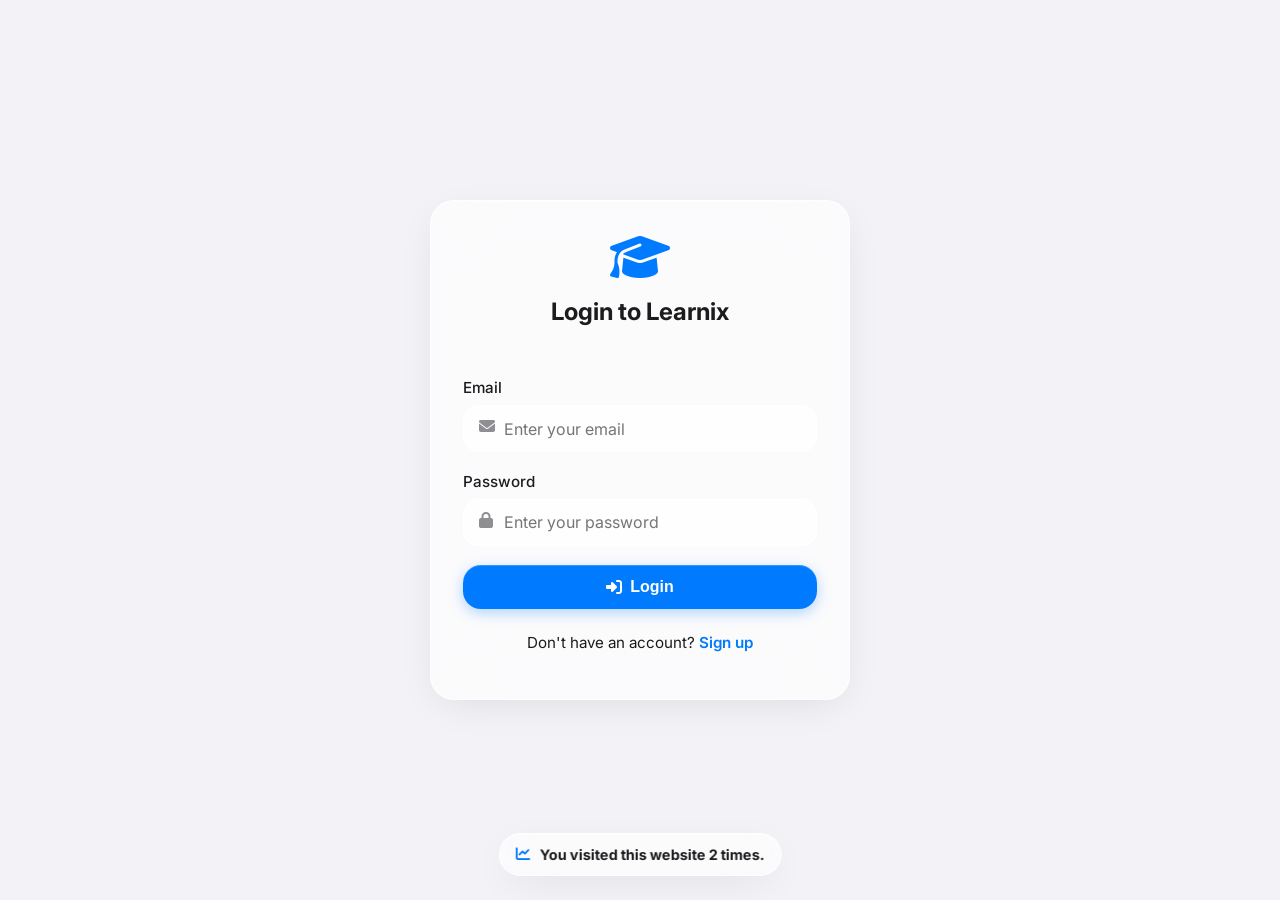
==== src/main/resources/static/calendar.html @ 20c6d2eb "Initial commit" ====
<!DOCTYPE html>
<html lang="en">
<head>
    <meta charset="UTF-8">
    <meta name="viewport" content="width=device-width, initial-scale=1.0">
    <title>Calendar - Learnix</title>
    <link rel="stylesheet" href="css/style.css">
    <link rel="stylesheet" href="https://cdnjs.cloudflare.com/ajax/libs/font-awesome/6.4.0/css/all.min.css">
</head>
<body>
    <aside class="sidebar glass">
        <h1><i class="fa-solid fa-graduation-cap"></i> Learnix</h1>
        <div class="nav-links">
            <span id="userNameDisplay">Welcome!</span>
            <a href="dashboard.html"><i class="fa-solid fa-chart-pie"></i> Dashboard</a>
            <a href="subjects.html"><i class="fa-solid fa-book"></i> Subjects</a>
            <a href="calendar.html" class="active"><i class="fa-solid fa-calendar-days"></i> Calendar</a>
            <a href="solo-study.html"><i class="fa-solid fa-headphones"></i> Solo Study Mode</a>
            <a href="#" id="profileBtn"><i class="fa-solid fa-user-circle"></i> Profile</a>
            
            <div class="theme-toggle-container">
                <span id="themeLabel" class="theme-toggle-label"><i class="fa-solid fa-sun"></i> Light Mode</span>
                <label class="ios-switch">
                    <input type="checkbox" id="themeToggle">
                    <span class="slider"></span>
                </label>
            </div>
        </div>
    </aside>

    <main class="main-content">
        <div class="container fade-in">
            <h2 style="margin-bottom: 2rem;"><i class="fa-solid fa-calendar-days"></i> My Schedule</h2>
            
            <div class="grid" style="grid-template-columns: repeat(auto-fit, minmax(300px, 1fr)); gap: 1.5rem; align-items: start;">
                <div class="card glass slide-up-fade-in" style="margin-bottom: 0; flex: 2; min-width: 60%;">
                    <div class="calendar-header">
                    <button id="prevMonthBtn"><i class="fa-solid fa-chevron-left"></i></button>
                    <h3 id="currentMonthYear" style="margin: 0; font-size: 1.5rem;">Month Year</h3>
                    <button id="nextMonthBtn"><i class="fa-solid fa-chevron-right"></i></button>
                </div>
                
                <div class="calendar-grid">
                    <div class="calendar-day-header">Sun</div>
                    <div class="calendar-day-header">Mon</div>
                    <div class="calendar-day-header">Tue</div>
                    <div class="calendar-day-header">Wed</div>
                    <div class="calendar-day-header">Thu</div>
                    <div class="calendar-day-header">Fri</div>
                    <div class="calendar-day-header">Sat</div>
                </div>
                <div class="calendar-grid" id="calendarDays">
                    <!-- Days will be generated by JS -->
                </div>
            </div>
            
            <div class="card glass slide-up-fade-in" style="animation-delay: 0.1s; flex: 1; min-width: 30%;">
                <h3 style="margin-top: 0;"><i class="fa-solid fa-bell" style="color: var(--warning-color);"></i> Upcoming Events</h3>
                <div id="upcomingEventsContainer" style="display: flex; flex-direction: column; gap: 10px; margin-top: 1rem;">
                    <p style="color: var(--text-secondary); font-size: 0.9rem;">Loading upcoming tasks...</p>
                </div>
            </div>
        </div>
        </div>
    </main>

    <!-- Modal for showing tasks on a clicked date -->
    <div class="modal-overlay" id="dateTasksModal">
        <div class="modal-content card glass">
            <div style="display: flex; justify-content: space-between; align-items: center; margin-bottom: 1rem;">
                <h3 id="modalDateTitle" style="margin: 0;">Tasks</h3>
                <button id="closeModalBtn" style="background: none; border: none; color: var(--text-color); font-size: 1.2rem; cursor: pointer;"><i class="fa-solid fa-xmark"></i></button>
            </div>
            <ul class="task-list" id="modalTaskList">
                <!-- Tasks will be populated here -->
            </ul>
            <div style="margin-top: 1.5rem; text-align: center;">
                <button id="modalAddTaskBtn" class="btn"><i class="fa-solid fa-plus"></i> Add Task for this date</button>
            </div>
        </div>
    </div>

    <script src="js/app.js"></script>
    <script>
        document.addEventListener('DOMContentLoaded', () => {
            if (typeof initCalendar === 'function') {
                initCalendar();
            }
        });
    </script>
    <!-- Profile Modal -->
    <div class="modal-overlay" id="profileModal">
        <div class="modal-content card glass">
            <div class="calendar-header" style="margin-bottom: 1rem;">
                <h3 style="margin: 0;">Profile</h3>
                <button class="btn" id="closeProfileBtn" style="padding: 0.2rem 0.5rem;"><i class="fa-solid fa-xmark"></i></button>
            </div>
            <div class="profile-header" style="text-align: center; margin-bottom: 1.5rem;">
                <div class="avatar-container" style="position: relative; display: inline-block;">
                    <img id="profileAvatarImg" src="" alt="Avatar" style="width: 80px; height: 80px; border-radius: 50%; object-fit: cover; display: none; border: 2px solid var(--primary-color);">
                    <i id="profileAvatarIcon" class="fa-solid fa-user-circle fa-4x" style="color: var(--primary-color);"></i>
                    <label for="profilePicUpload" class="avatar-edit-btn" style="position: absolute; bottom: 0; right: -5px; background: var(--primary-color); color: white; border-radius: 50%; width: 28px; height: 28px; display: flex; align-items: center; justify-content: center; cursor: pointer; border: 2px solid var(--card-bg); box-shadow: 0 2px 5px rgba(0,0,0,0.2);">
                        <i class="fa-solid fa-camera" style="font-size: 0.8rem;"></i>
                    </label>
                    <input type="file" id="profilePicUpload" accept="image/*" style="display: none;">
                </div>
                <h2 style="margin-top: 1rem; margin-bottom: 0.2rem;" id="profileNameDisplay">Student</h2>
                <p style="margin: 0; color: var(--text-secondary); font-size: 0.85rem;">Official: <span id="profileOfficialNameDisplay">Student</span></p>
            </div>
            <div class="form-group">
                <label><i class="fa-solid fa-user"></i> Display Name</label>
                <input type="text" id="profileDisplayName" class="ios-input" placeholder="How you want to be called">
            </div>
            <div class="form-group">
                <label><i class="fa-solid fa-graduation-cap"></i> Grade / Year</label>
                <input type="text" id="profileGrade" class="ios-input" placeholder="e.g., 10th Grade, Sophomore">
            </div>
            <div class="form-group">
                <label><i class="fa-solid fa-id-badge"></i> Student Status</label>
                <input type="text" id="profileStatus" class="ios-input" placeholder="e.g., Full-time, Part-time">
            </div>
            <div class="form-group">
                <label><i class="fa-solid fa-clock"></i> Total Study Time</label>
                <div class="stat-card glass" style="text-align: center; padding: 1rem; margin-top: 0.5rem; min-height: 80px;">
                    <p id="profileTotalTime" style="font-size: 1.5rem; font-weight: bold; color: var(--primary-color);">0h 0m</p>
                </div>
            </div>
            <button id="saveProfileBtn" class="btn btn-block" style="margin-top: 1rem;"><i class="fa-solid fa-save"></i> Save Profile</button>
            <button id="modalLogoutBtn" class="btn btn-danger btn-block" style="margin-top: 0.5rem;"><i class="fa-solid fa-arrow-right-from-bracket"></i> Logout</button>
            <button id="modalDeleteAccountBtn" class="btn btn-block" style="margin-top: 0.5rem; background: transparent; border: 1px solid var(--danger-color); color: var(--danger-color);"><i class="fa-solid fa-user-xmark"></i> Delete Account</button>
        </div>
    </div>
    <!-- Floating AI Button -->
    <div class="floating-ai-btn" onclick="alert('AI Assistant features coming soon!')" title="Ask AI">
        <i class="fa-solid fa-sparkles"></i>
    </div>
</body>
</html>
---- src/main/resources/static/css/style.css ----
@import url('https://fonts.googleapis.com/css2?family=Inter:wght@300;400;500;600;700&display=swap');

:root {
    /* Light Mode Variables (Default) */
    --primary-color: #007aff; /* iOS Blue */
    --primary-dark: #005bb5;
    --background-start: #f2f2f7; /* iOS Light Gray */
    --background-end: #ffffff;
    --text-color: #1c1c1e;
    --text-secondary: #8e8e93;
    --card-bg: rgba(255, 255, 255, 0.65);
    --card-border: rgba(255, 255, 255, 0.8);
    --input-bg: rgba(255, 255, 255, 0.7);
    --input-focus-bg: rgba(255, 255, 255, 1);
    --sidebar-hover: rgba(0, 0, 0, 0.05);
    
    --danger-color: #ff3b30; /* iOS Red */
    --warning-color: #ff9500; /* iOS Orange */
    --success-color: #34c759; /* iOS Green */
}

body.dark-mode,
body.dark {
    /* Dark Mode Variables */
    --primary-color: #0a84ff; /* iOS Dark Mode Blue */
    --primary-dark: #007aff;
    --background-start: #000000; /* iOS True Black */
    --background-end: #1c1c1e; /* iOS Dark Gray */
    --text-color: #f5f5f7;
    --text-secondary: #aeaeb2;
    --card-bg: rgba(28, 28, 30, 0.65);
    --card-border: rgba(255, 255, 255, 0.1);
    --input-bg: rgba(255, 255, 255, 0.1);
    --input-focus-bg: rgba(255, 255, 255, 0.15);
    --sidebar-hover: rgba(255, 255, 255, 0.1);
}

/* Ambience Backgrounds */
body.bg-forest { --background-start: #2b5876; --background-end: #4e4376; }
body.bg-rain { --background-start: #141e30; --background-end: #243b55; }
body.bg-space { --background-start: #0f2027; --background-end: #203a43; }

/* Background Media Layer */
.bg-media-container {
    position: fixed;
    top: 0;
    left: 0;
    width: 100vw;
    height: 100vh;
    z-index: -2;
    overflow: hidden;
    pointer-events: none;
    background: var(--background-start);
}

.bg-video {
    width: 100%;
    height: 100%;
    object-fit: cover;
    opacity: 0;
    transition: opacity 1s ease-in-out;
}

.bg-video.active {
    opacity: 1;
}

.bg-overlay {
    position: fixed;
    top: 0;
    left: 0;
    width: 100vw;
    height: 100vh;
    z-index: -1;
    background: rgba(0, 0, 0, 0.4);
    backdrop-filter: blur(5px);
    -webkit-backdrop-filter: blur(5px);
    pointer-events: none;
    opacity: 0;
    transition: opacity 1s ease-in-out, background 0.6s ease-in-out, backdrop-filter 0.6s ease-in-out;
}

body.has-video-bg .bg-overlay {
    opacity: 1;
}

body.bg-video-loading .bg-overlay {
    background: rgba(255, 255, 255, 0.58);
    backdrop-filter: blur(8px);
    -webkit-backdrop-filter: blur(8px);
}

body.dark-mode.bg-video-loading .bg-overlay,
body.dark.bg-video-loading .bg-overlay {
    background: rgba(0, 0, 0, 0.72);
    backdrop-filter: blur(8px);
    -webkit-backdrop-filter: blur(8px);
}

* {
    box-sizing: border-box;
}

body {
    font-family: -apple-system, BlinkMacSystemFont, 'SF Pro Display', 'Inter', sans-serif;
    background: linear-gradient(135deg, var(--background-start) 0%, var(--background-end) 100%);
    background-attachment: fixed;
    color: var(--text-color);
    margin: 0;
    padding: 0;
    display: flex;
    min-height: 100vh;
    transition: background 0.8s ease, color 0.3s ease;
}

/* Premium Glassmorphism utility */
.glass {
    background: var(--card-bg);
    backdrop-filter: blur(30px);
    -webkit-backdrop-filter: blur(30px);
    border: 1px solid var(--card-border);
    box-shadow: 
        0 10px 40px -10px rgba(0,0,0,0.1),
        inset 0 1px 0 rgba(255,255,255,0.4),
        inset 0 0 20px rgba(255,255,255,0.05);
}

.dark-mode .glass,
.dark .glass {
    box-shadow: 
        0 10px 40px -10px rgba(0,0,0,0.5),
        inset 0 1px 0 rgba(255,255,255,0.1),
        inset 0 0 20px rgba(255,255,255,0.02);
}

/* Sidebar Navigation */
.sidebar {
    width: 260px;
    height: 100vh;
    position: fixed;
    top: 0;
    left: 0;
    display: flex;
    flex-direction: column;
    padding: 2rem 1rem;
    box-sizing: border-box;
    z-index: 100;
    transition: background 0.3s ease, border-color 0.3s ease;
    border-right: 1px solid var(--card-border);
}

.sidebar h1 {
    margin: 0 0 2rem 1rem;
    font-size: 1.8rem;
    font-weight: 700;
    color: var(--text-color);
    display: flex;
    align-items: center;
    gap: 10px;
}

.sidebar h1 i { color: var(--primary-color); }

.nav-links {
    display: flex;
    flex-direction: column;
    gap: 0.5rem;
    flex: 1;
}

.nav-links span {
    margin: 0 0 1rem 1rem;
    font-weight: 600;
    color: var(--text-secondary);
    font-size: 0.9rem;
}

.nav-links a {
    color: var(--text-color);
    text-decoration: none;
    padding: 0.8rem 1rem;
    border-radius: 16px;
    font-weight: 500;
    transition: all 0.3s ease;
    display: flex;
    align-items: center;
    gap: 12px;
}

.nav-links a:hover, .nav-links a.active {
    background: var(--sidebar-hover);
    transform: translateX(5px);
}

.nav-links a i {
    width: 20px;
    text-align: center;
    font-size: 1.1rem;
    color: var(--primary-color);
}

#logoutBtn { color: var(--danger-color); }
#logoutBtn i { color: var(--danger-color); }

/* Theme Toggle Switch (iOS Style) */
.theme-toggle-container {
    margin-top: auto;
    display: flex;
    align-items: center;
    gap: 10px;
    justify-content: space-between;
    padding: 0.8rem 1rem;
    color: var(--text-color);
    font-weight: 500;
}

.theme-toggle-container .theme-toggle-label {
    display: flex;
    align-items: center;
    gap: 10px;
    margin: 0;
    color: var(--text-color);
    font-size: 0.9rem;
    font-weight: 500;
    line-height: 1;
}

.ios-switch {
    position: relative;
    display: inline-block;
    width: 50px;
    height: 30px;
    flex: 0 0 auto;
}

.ios-switch input { 
    opacity: 0;
    width: 0;
    height: 0;
}

.slider {
    position: relative;
    display: block;
    cursor: pointer;
    width: 100%;
    height: 100%;
    background-color: #e5e5ea; /* iOS Unchecked */
    transition: .4s cubic-bezier(0.4, 0.0, 0.2, 1);
    border-radius: 30px;
}
.dark-mode .ios-switch .slider,
.dark .ios-switch .slider {
    background-color: #34c759; /* iOS Checked Green */
}

.slider:before {
    position: absolute;
    content: "";
    height: 26px;
    width: 26px;
    left: 2px;
    top: 50%;
    transform: translateY(-50%);
    background-color: white;
    transition: .4s cubic-bezier(0.4, 0.0, 0.2, 1);
    border-radius: 50%;
    box-shadow: 0 3px 8px rgba(0,0,0,0.15), 0 1px 1px rgba(0,0,0,0.16), 0 3px 1px rgba(0,0,0,0.1);
}

.ios-switch input:checked + .slider {
    background-color: #34c759;
}

.ios-switch input:checked + .slider:before {
    transform: translate(20px, -50%);
}

/* Main Content Area */
.main-content {
    margin-left: 260px;
    flex: 1;
    padding: 2rem;
    max-width: calc(100% - 260px);
    box-sizing: border-box;
}

.container {
    max-width: 1200px;
    margin: 0 auto;
}

/* Auth Pages */
.auth-page { justify-content: center; align-items: center; margin-left: 0; max-width: 100%; padding: 1rem; }
.auth-container { width: 100%; max-width: 420px; }

/* Cards */
.card {
    border-radius: 24px;
    padding: 2rem;
    transition: transform 0.3s cubic-bezier(0.175, 0.885, 0.32, 1.275), box-shadow 0.3s ease;
    color: var(--text-color);
    width: 100%;
    max-width: 100%;
    margin: 0;
    display: flex;
    flex-direction: column;
    overflow: hidden;
}

.grid {
    display: grid;
    grid-template-columns: repeat(auto-fit, minmax(300px, 1fr));
    gap: 20px;
    width: 100%;
}

.card:hover {
    transform: translateY(-4px) scale(1.01);
    box-shadow: 0 16px 40px rgba(0, 0, 0, 0.12), inset 0 0 0 1px rgba(255, 255, 255, 0.2);
}

/* Forms */
.form-group { margin-bottom: 1.2rem; position: relative; }
.form-group label { display: block; margin-bottom: 0.5rem; font-weight: 500; font-size: 0.95rem; }
.form-group input, .form-group select, .form-group textarea {
    width: 100%;
    padding: 0.8rem 1rem 0.8rem 2.5rem;
    background: var(--input-bg);
    border: 1px solid var(--card-border);
    border-radius: 16px;
    box-sizing: border-box;
    font-family: inherit;
    font-size: 1rem;
    transition: all 0.3s ease;
    color: var(--text-color);
}
.form-group i.input-icon { position: absolute; left: 1rem; top: 2.5rem; color: var(--text-secondary); }
.form-group input:focus, .form-group select:focus, .form-group textarea:focus {
    outline: none;
    border-color: var(--primary-color);
    background: var(--input-focus-bg);
    box-shadow: 0 0 0 4px rgba(0, 122, 255, 0.2);
}

/* Textarea specifically for Sticky Notes */
.sticky-note {
    width: 100%;
    height: 300px;
    resize: none;
    padding: 1.5rem;
    background: var(--input-bg);
    border: 1px solid var(--card-border);
    border-radius: 20px;
    color: var(--text-color);
    font-family: 'Inter', inherit;
    font-size: 1.1rem;
    line-height: 1.6;
    transition: all 0.3s ease;
    box-shadow: inset 0 2px 4px rgba(0,0,0,0.02);
}
.sticky-note:focus {
    outline: none;
    background: var(--input-focus-bg);
    border-color: var(--warning-color);
    box-shadow: 0 0 0 4px rgba(255, 149, 0, 0.2);
}

/* Buttons */
.btn {
    background: var(--primary-color);
    color: white;
    border: none;
    padding: 0.8rem 1.5rem;
    border-radius: 18px; /* iOS rounded button style */
    cursor: pointer;
    font-size: 1rem;
    font-weight: 600;
    transition: all 0.2s ease-in-out;
    text-decoration: none;
    display: inline-flex;
    align-items: center;
    justify-content: center;
    gap: 8px;
    box-shadow: 0 4px 14px rgba(0, 122, 255, 0.3), inset 0 1px 0 rgba(255,255,255,0.2);
}

.btn:hover {
    transform: translateY(-2px) scale(1.02);
    box-shadow: 0 8px 20px rgba(0, 122, 255, 0.4);
    background: var(--primary-dark);
}

.btn:active { transform: translateY(1px) scale(0.96); }

.btn-danger {
    background: var(--danger-color);
    box-shadow: 0 4px 12px rgba(255, 59, 48, 0.3);
}
.btn-danger:hover {
    background: #d32f2f;
    box-shadow: 0 8px 20px rgba(255, 59, 48, 0.4);
}
.btn-block { width: 100%; }

/* Ambience Buttons */
.ambience-btn {
    background: var(--card-bg);
    border: 1px solid var(--card-border);
    color: var(--text-color);
    padding: 0.8rem 1.2rem;
    border-radius: 24px;
    cursor: pointer;
    font-size: 0.95rem;
    font-weight: 500;
    transition: all 0.3s cubic-bezier(0.175, 0.885, 0.32, 1.275);
    display: inline-flex;
    align-items: center;
    gap: 10px;
}
.ambience-btn:hover, .ambience-btn.active {
    background: var(--primary-color);
    color: white;
    border-color: var(--primary-color);
    transform: translateY(-3px) scale(1.05);
    box-shadow: 0 8px 20px rgba(0, 122, 255, 0.4);
}

/* Grid & Stats */
.grid { display: grid; grid-template-columns: repeat(auto-fit, minmax(250px, 1fr)); gap: 1.5rem; }
.stat-card {
    border-radius: 24px;
    padding: 1.8rem;
    text-align: center;
    transition: transform 0.3s cubic-bezier(0.175, 0.885, 0.32, 1.275), box-shadow 0.3s ease;
    display: flex;
    flex-direction: column;
    align-items: center;
    justify-content: center;
    gap: 0.8rem;
    color: var(--text-color);
    position: relative;
    overflow: hidden;
}
.stat-card::before {
    content: '';
    position: absolute;
    top: -50%;
    left: -50%;
    width: 200%;
    height: 200%;
    background: radial-gradient(circle, rgba(255,255,255,0.2) 0%, transparent 70%);
    opacity: 0;
    transition: opacity 0.5s ease;
    pointer-events: none;
}
.stat-card:hover::before { opacity: 1; }
.stat-card i { font-size: 2.2rem; color: var(--primary-color); margin-bottom: 0.5rem; transition: transform 0.3s ease; }
.stat-card:hover i { transform: scale(1.15) rotate(5deg); }
.stat-card:hover { transform: translateY(-8px) scale(1.02); box-shadow: 0 16px 40px 0 rgba(0, 0, 0, 0.12); }
.stat-card h3 { margin: 0; font-size: 1.05rem; font-weight: 500; color: var(--text-secondary); text-transform: uppercase; letter-spacing: 1px; }
.stat-card p { margin: 0; font-size: 3rem; font-weight: 700; line-height: 1; }

/* Suggestions */
.smart-suggestions { border-left: 6px solid var(--success-color); }

/* Tasks */
.task-list { list-style: none; padding: 0; margin: 0; }
.task-item {
    display: flex;
    justify-content: space-between;
    align-items: center;
    padding: 1.2rem;
    border-bottom: 1px solid var(--card-border);
    transition: background 0.3s ease, transform 0.2s ease;
    border-radius: 16px;
    margin-bottom: 0.5rem;
}
.task-item:hover { background: var(--sidebar-hover); transform: translateX(4px); }
.task-item:last-child { margin-bottom: 0; border-bottom: none; }
.task-info { display: flex; align-items: center; gap: 14px; }
.task-info i { font-size: 1.3rem; color: var(--text-secondary); transition: color 0.3s ease; }
.task-item:hover .task-info i { color: var(--primary-color); }
.task-info h4 { margin: 0 0 0.3rem 0; font-weight: 600; font-size: 1.1rem; }
.task-info p { margin: 0; font-size: 0.9rem; color: var(--text-secondary); }

/* Badges */
.badge { padding: 0.4rem 0.8rem; border-radius: 20px; font-size: 0.75rem; font-weight: 700; color: white; box-shadow: 0 2px 6px rgba(0,0,0,0.1); text-transform: uppercase; letter-spacing: 0.5px; }
.badge-high { background-color: var(--danger-color); }
.badge-medium { background-color: var(--warning-color); }
.badge-low { background-color: var(--success-color); }
.badge-pending { background-color: var(--warning-color); }
.badge-completed { background-color: var(--success-color); }

/* Premium Progress Bar */
.progress-bar {
    width: 100%;
    background-color: var(--input-bg);
    border-radius: 20px;
    overflow: hidden;
    margin-top: 1rem;
    height: 16px;
    box-shadow: inset 0 2px 4px rgba(0,0,0,0.1);
    position: relative;
}
.progress-fill {
    height: 100%;
    background: linear-gradient(90deg, var(--primary-color), var(--success-color));
    border-radius: 20px;
    transition: width 1s cubic-bezier(0.4, 0, 0.2, 1);
    box-shadow: 0 2px 8px rgba(52, 199, 89, 0.4);
    position: relative;
    overflow: hidden;
}
.progress-fill::after {
    content: '';
    position: absolute;
    top: 0; left: 0; right: 0; bottom: 0;
    background: linear-gradient(rgba(255,255,255,0.3) 0%, transparent 100%);
    border-radius: 20px;
}

/* Calendar Styles */
.calendar-header {
    display: flex;
    justify-content: space-between;
    align-items: center;
    margin-bottom: 1.5rem;
}

.calendar-header button {
    background: var(--input-bg);
    border: 1px solid var(--card-border);
    color: var(--text-color);
    padding: 0.5rem 1rem;
    border-radius: 12px;
    cursor: pointer;
    transition: all 0.2s;
}

.calendar-header button:hover {
    background: var(--primary-color);
    color: white;
}

.calendar-grid {
    display: grid;
    grid-template-columns: repeat(7, 1fr);
    gap: 10px;
}

.calendar-day-header {
    text-align: center;
    font-weight: 600;
    color: var(--text-secondary);
    padding: 0.5rem;
}

.calendar-day {
    background: var(--input-bg);
    border: 1px solid var(--card-border);
    border-radius: 12px;
    min-height: 80px;
    padding: 0.5rem;
    cursor: pointer;
    transition: all 0.2s ease;
    display: flex;
    flex-direction: column;
    align-items: flex-start;
    color: var(--text-color);
    position: relative;
    overflow: hidden;
}

.calendar-day:hover {
    transform: translateY(-2px);
    box-shadow: 0 4px 12px rgba(0,0,0,0.1);
    border-color: var(--primary-color);
}

.calendar-day.empty {
    background: transparent;
    border: none;
    cursor: default;
}

.calendar-day.empty:hover {
    transform: none;
    box-shadow: none;
}

.calendar-day.today {
    background: rgba(0, 122, 255, 0.1);
    border: 2px solid var(--primary-color);
}

.calendar-day .date-num {
    font-weight: 600;
    font-size: 1.1rem;
    margin-bottom: 5px;
}

.calendar-day .task-indicators {
    display: flex;
    gap: 4px;
    margin-top: auto;
    align-self: flex-end;
    flex-wrap: wrap;
    justify-content: flex-end;
}

.calendar-day .task-indicator {
    width: 8px;
    height: 8px;
    border-radius: 50%;
    background: var(--warning-color);
}

.calendar-day .task-indicator.completed {
    background: var(--success-color);
}

.calendar-day .task-indicator.high-priority {
    background: var(--danger-color);
}

/* Custom Timer Inputs */
.timer-inputs {
    display: flex;
    justify-content: center;
    gap: 10px;
    margin-bottom: 1.5rem;
}

.timer-inputs input {
    width: 60px;
    text-align: center;
    font-size: 1.5rem;
    padding: 0.5rem;
    border-radius: 12px;
    border: 1px solid var(--card-border);
    background: var(--input-bg);
    color: var(--text-color);
}

.timer-inputs input:focus {
    outline: none;
    border-color: var(--primary-color);
    box-shadow: 0 0 0 3px rgba(0, 122, 255, 0.2);
}

.timer-inputs span {
    font-size: 1.5rem;
    font-weight: 600;
    align-self: center;
}

.focus-setup-overlay {
    position: fixed;
    inset: 0;
    z-index: 260;
    display: none;
    align-items: center;
    justify-content: center;
    padding: 1.5rem;
    background: rgba(0, 0, 0, 0.25);
    backdrop-filter: blur(8px);
    -webkit-backdrop-filter: blur(8px);
}

.focus-setup-overlay.active {
    display: flex;
}

.focus-setup {
    width: min(680px, 100%);
}

.focus-setup-grid {
    display: grid;
    grid-template-columns: repeat(2, minmax(0, 1fr));
    gap: 1rem;
}

.focus-sessions-control {
    grid-column: 1 / -1;
}

.focus-sessions-control input[type="range"] {
    width: 100%;
    accent-color: var(--primary-color);
}

.focus-plan-section {
    margin: 1.25rem 0;
}

.focus-plan-legend {
    display: flex;
    gap: 1rem;
    flex-wrap: wrap;
    color: var(--text-secondary);
    font-size: 0.82rem;
    margin-bottom: 0.75rem;
}

.focus-plan-legend span {
    display: inline-flex;
    align-items: center;
    gap: 0.35rem;
}

.focus-dot {
    width: 10px;
    height: 10px;
    border-radius: 50%;
    display: inline-block;
}

.focus-dot.focus,
.focus-plan-slot.focus {
    background: var(--success-color);
}

.focus-dot.short,
.focus-plan-slot.short {
    background: var(--danger-color);
}

.focus-dot.long,
.focus-plan-slot.long {
    background: var(--primary-color);
}

.focus-plan-bar {
    display: flex;
    align-items: flex-end;
    gap: 0.35rem;
    min-height: 72px;
    overflow-x: auto;
    padding-bottom: 0.25rem;
}

.focus-plan-slot {
    border: 0;
    border-radius: 999px;
    color: #fff;
    font-weight: 700;
    font-size: 0.7rem;
    width: 18px;
    min-width: 18px;
    height: 60px;
    padding: 0;
    display: inline-flex;
    align-items: center;
    justify-content: center;
    flex: 0 0 18px;
    cursor: pointer;
    box-shadow: 0 8px 18px rgba(0,0,0,0.12);
}

.focus-plan-slot.short {
    height: 38px;
}

.focus-plan-slot.long {
    height: 50px;
}

.focus-plan-slot.none {
    height: 24px;
    color: var(--text-secondary);
    background: var(--input-bg);
    border: 1px dashed var(--card-border);
}

.focus-plan-hint {
    margin: 0.65rem 0 0 0;
    color: var(--text-secondary);
    font-size: 0.82rem;
}

.focus-mode-screen {
    position: fixed;
    inset: 0;
    z-index: 500;
    display: none;
    align-items: center;
    justify-content: center;
    background: #000;
    color: #fff;
}

.focus-mode-screen.active {
    display: flex;
}

.focus-mode-content {
    text-align: center;
    padding: 2rem;
}

.focus-mode-content p {
    margin: 0 0 1rem 0;
    color: rgba(255, 255, 255, 0.68);
    font-size: 1rem;
    letter-spacing: 0.08em;
    text-transform: uppercase;
}

.focusModeTimerDisplay {
    font-size: clamp(4rem, 14vw, 12rem);
    line-height: 1;
    font-weight: 800;
    font-variant-numeric: tabular-nums;
}

#focusModeProgress {
    display: inline-block;
    margin-top: 1.5rem;
    color: rgba(255, 255, 255, 0.58);
    font-size: 1rem;
}

.focus-exit-btn {
    position: fixed;
    top: 1.5rem;
    right: 1.5rem;
    width: 44px;
    height: 44px;
    border: 1px solid rgba(255,255,255,0.25);
    border-radius: 50%;
    background: rgba(255,255,255,0.08);
    color: #fff;
    display: inline-flex;
    align-items: center;
    justify-content: center;
    cursor: pointer;
}

.floating-study-timer {
    --floating-timer-scale: 1.3;
    position: fixed;
    right: 1.5rem;
    bottom: 6.5rem;
    z-index: 180;
    display: grid;
    grid-template-columns: repeat(3, calc(34px * var(--floating-timer-scale)));
    grid-template-rows: auto auto auto;
    align-items: center;
    justify-content: center;
    gap: calc(0.75rem * var(--floating-timer-scale));
    padding: calc(0.8rem * var(--floating-timer-scale)) calc(0.9rem * var(--floating-timer-scale));
    border-radius: calc(18px * var(--floating-timer-scale));
    color: var(--text-color);
    width: calc(190px * var(--floating-timer-scale));
    min-height: calc(190px * var(--floating-timer-scale));
    cursor: grab;
    touch-action: none;
    user-select: none;
}

.floating-study-timer.dragging {
    cursor: grabbing;
    transition: none;
}

.floating-timer-icon {
    grid-column: 1 / 2;
    grid-row: 1;
    width: calc(38px * var(--floating-timer-scale));
    height: calc(38px * var(--floating-timer-scale));
    border-radius: 50%;
    display: inline-flex;
    align-items: center;
    justify-content: center;
    color: #fff;
    background: var(--primary-color);
    flex: 0 0 auto;
}

.floating-timer-main {
    grid-column: 2 / 4;
    grid-row: 1;
    display: flex;
    flex-direction: column;
    min-width: 0;
    flex: 1;
}

.floating-timer-label {
    font-size: calc(0.72rem * var(--floating-timer-scale));
    color: var(--text-secondary);
    line-height: 1;
}

.floatingTimerDisplay {
    font-size: calc(1.2rem * var(--floating-timer-scale));
    line-height: 1.2;
    font-variant-numeric: tabular-nums;
}

.floating-timer-btn {
    width: calc(34px * var(--floating-timer-scale));
    height: calc(34px * var(--floating-timer-scale));
    border: 1px solid var(--card-border);
    border-radius: 50%;
    background: var(--input-bg);
    color: var(--text-color);
    display: inline-flex;
    align-items: center;
    justify-content: center;
    cursor: pointer;
    transition: transform 0.2s ease, background 0.2s ease;
}

.floating-timer-btn.minimize-btn {
    grid-column: 3;
    grid-row: 3;
}

.floating-timer-btn.hide-btn {
    grid-column: 1;
    grid-row: 3;
}

.floating-timer-btn:hover {
    transform: translateY(-2px);
    background: var(--sidebar-hover);
}

.floating-timer-btn.danger {
    color: var(--danger-color);
}

.floating-study-timer.minimized {
    grid-template-columns: 1fr;
    grid-template-rows: 1fr auto;
    width: calc(92px * var(--floating-timer-scale));
    min-height: calc(92px * var(--floating-timer-scale));
    gap: calc(0.45rem * var(--floating-timer-scale));
}

.floating-study-timer.minimized .floating-timer-icon {
    display: none;
}

.floating-study-timer.minimized .floating-timer-main {
    grid-column: 1;
    grid-row: 1;
    align-items: center;
    text-align: center;
}

.floating-study-timer.minimized .floating-timer-label,
.floating-study-timer.minimized #floatingTimerDecreaseBtn,
.floating-study-timer.minimized #floatingTimerIncreaseBtn,
.floating-study-timer.minimized #floatingTimerStartBtn,
.floating-study-timer.minimized #floatingTimerPauseBtn,
.floating-study-timer.minimized #floatingTimerResetBtn,
.floating-study-timer.minimized #floatingTimerHideBtn {
    display: none !important;
}

.floating-study-timer.minimized .floatingTimerDisplay {
    font-size: calc(0.95rem * var(--floating-timer-scale));
}

.floating-study-timer.minimized .minimize-btn {
    grid-column: 1;
    grid-row: 2;
    justify-self: center;
}

/* Subject Tracker Styles */
.subject-tracker-list {
    display: flex;
    flex-direction: column;
    gap: 1rem;
    max-height: 350px;
    overflow-y: auto;
    padding-right: 5px;
}

.subject-tracker-item {
    background: var(--input-bg);
    border: 1px solid var(--card-border);
    border-radius: 16px;
    padding: 1rem;
    display: flex;
    justify-content: space-between;
    align-items: center;
    transition: all 0.2s;
}

.subject-tracker-item:hover {
    transform: translateX(4px);
    background: var(--sidebar-hover);
}

.subject-tracker-item.weak {
    border-left: 5px solid var(--danger-color);
}

.subject-info h4 {
    margin: 0 0 0.3rem 0;
    font-size: 1.1rem;
    color: var(--text-color);
}

.subject-stats {
    display: flex;
    gap: 10px;
    font-size: 0.85rem;
    color: var(--text-secondary);
}

/* Modal specific (for Calendar task click) */
.modal-overlay {
    position: fixed;
    top: 0; left: 0; width: 100%; height: 100%;
    background: rgba(0,0,0,0.5);
    backdrop-filter: blur(5px);
    display: flex;
    justify-content: center;
    align-items: center;
    z-index: 1000;
    opacity: 0;
    pointer-events: none;
    transition: opacity 0.3s ease;
}

.modal-overlay.active {
    opacity: 1;
    pointer-events: auto;
}

.modal-content {
    width: 90%;
    max-width: 500px;
    max-height: 80vh;
    overflow-y: auto;
}

/* Utilities */
.text-center { text-align: center; }
.mt-2 { margin-top: 2rem; }

/* Circular Progress Chart */
.circular-progress-container {
    width: 120px;
    height: 120px;
    display: flex;
    justify-content: center;
    align-items: center;
}
.circular-chart {
    display: block;
    margin: 0 auto;
    max-width: 100%;
    max-height: 250px;
}
.circle-bg {
    fill: none;
    stroke: var(--input-bg);
    stroke-width: 3.8;
}
.circle {
    fill: none;
    stroke-width: 2.8;
    stroke-linecap: round;
    transition: stroke-dasharray 1.5s ease-out;
    stroke: var(--primary-color);
}
.percentage {
    fill: var(--text-color);
    font-family: 'Inter', sans-serif;
    font-size: 0.5em;
    text-anchor: middle;
    font-weight: bold;
}

/* Animations */
.fade-in {
    animation: fadeIn 0.8s cubic-bezier(0.175, 0.885, 0.32, 1.275) forwards;
}
.slide-up-fade-in {
    opacity: 0;
    transform: translateY(20px);
    transition: opacity 0.6s ease-out, transform 0.6s cubic-bezier(0.175, 0.885, 0.32, 1.275);
}
.slide-up-fade-in.is-visible {
    opacity: 1;
    transform: translateY(0);
}
@keyframes fadeIn {
    from { opacity: 0; transform: translateY(10px); }
    to { opacity: 1; transform: translateY(0); }
}

/* Subjects Dashboard Specific Cards */
.subject-dash-card {
    cursor: pointer;
    display: flex;
    flex-direction: column;
    justify-content: space-between;
}
.subject-dash-card:hover {
    transform: translateY(-5px) scale(1.02);
    box-shadow: 0 10px 25px rgba(0, 122, 255, 0.2);
}
.subject-details {
    display: none;
    margin-top: 1rem;
    padding-top: 1rem;
    border-top: 1px solid var(--card-border);
    animation: fadeIn 0.4s ease-in-out;
}
.subject-details.active {
    display: block;
}
.mini-progress-bar {
    height: 8px;
    background-color: var(--input-bg);
    border-radius: 4px;
    overflow: hidden;
    margin-top: 0.5rem;
}
.mini-progress-fill {
    height: 100%;
    background: var(--success-color);
    width: 0%;
    transition: width 1s ease-out;
}

.website-visit-badge {
    position: fixed;
    left: 50%;
    bottom: 24px;
    transform: translateX(-50%);
    z-index: 998;
    display: inline-flex;
    align-items: center;
    justify-content: center;
    gap: 0.6rem;
    max-width: calc(100vw - 2rem);
    padding: 0.75rem 1rem;
    border-radius: 999px;
    color: var(--text-color);
    font-size: 0.9rem;
    font-weight: 700;
    text-align: center;
    white-space: normal;
    pointer-events: none;
}

.website-visit-badge i {
    color: var(--primary-color);
    flex: 0 0 auto;
}

.profile-visit-stat {
    border-radius: 18px;
    padding: 1rem;
    text-align: center;
    margin-top: 0.5rem;
}

.profile-visit-stat p {
    margin: 0;
    color: var(--primary-color);
    font-size: 1.8rem;
    font-weight: 800;
    line-height: 1;
}

.profile-visit-stat span {
    display: block;
    margin-top: 0.45rem;
    color: var(--text-secondary);
    font-size: 0.86rem;
    font-weight: 600;
}

/* Responsive */
@media (max-width: 768px) {
    body { flex-direction: column; }
    .sidebar {
        width: 100%;
        height: auto;
        position: relative;
        padding: 1rem;
        flex-direction: row;
        flex-wrap: wrap;
        align-items: center;
        border-bottom: 1px solid var(--card-border);
        border-right: none;
    }
    .sidebar h1 { margin: 0; margin-right: auto; }
    .nav-links { flex-direction: row; width: 100%; justify-content: space-around; margin-top: 1rem; }
    .nav-links span { display: none; }
    .nav-links a { padding: 0.5rem; flex-direction: column; gap: 5px; font-size: 0.8rem; border-radius: 12px; }
    .theme-toggle-container { width: 100%; justify-content: center; gap: 1rem; margin-top: 1rem; padding: 0; border-top: 1px solid var(--card-border); padding-top: 1rem;}
    .theme-toggle-container .theme-toggle-label { display: flex; }
    .main-content { margin-left: 0; max-width: 100%; }
    .floating-study-timer {
        left: 1rem;
        right: 1rem;
        bottom: 5.75rem;
        min-width: 0;
    }
    .focus-setup-grid {
        grid-template-columns: 1fr;
    }
    .website-visit-badge {
        bottom: 16px;
        width: calc(100vw - 2rem);
        padding: 0.7rem 0.85rem;
        font-size: 0.82rem;
    }
}

/* Floating AI Button */
.floating-ai-btn {
    position: fixed;
    bottom: 30px;
    right: 30px;
    width: 60px;
    height: 60px;
    border-radius: 50%;
    background: var(--card-bg);
    backdrop-filter: blur(20px);
    -webkit-backdrop-filter: blur(20px);
    border: 1px solid var(--card-border);
    box-shadow: 0 10px 25px rgba(0,0,0,0.1), inset 0 0 10px rgba(255,255,255,0.5);
    display: flex;
    justify-content: center;
    align-items: center;
    cursor: pointer;
    z-index: 999;
    transition: all 0.4s cubic-bezier(0.175, 0.885, 0.32, 1.275);
}
.floating-ai-btn i {
    font-size: 1.8rem;
    color: var(--primary-color);
    transition: transform 0.4s cubic-bezier(0.175, 0.885, 0.32, 1.275);
}
.floating-ai-btn:hover {
    transform: translateY(-5px) scale(1.1);
    box-shadow: 0 15px 35px rgba(0, 122, 255, 0.3), inset 0 0 15px rgba(255,255,255,0.8);
}
.floating-ai-btn:hover i {
    transform: rotate(15deg);
}
.floating-ai-btn:active {
    transform: translateY(2px) scale(0.95);
}

/* Charts & Analytics */
.chart-container {
    display: flex;
    align-items: flex-end;
    gap: 10px;
    height: 150px;
    padding-top: 20px;
    border-bottom: 1px solid var(--card-border);
    border-left: 1px solid var(--card-border);
}
.bar-chart-col {
    flex: 1;
    display: flex;
    flex-direction: column;
    justify-content: flex-end;
    align-items: center;
    height: 100%;
}
.bar-chart-fill {
    width: 30px;
    background: linear-gradient(to top, var(--primary-color), #00c6ff);
    border-radius: 6px 6px 0 0;
    transition: height 1.5s cubic-bezier(0.175, 0.885, 0.32, 1.275);
    height: 0; /* Animated later */
    box-shadow: 0 0 10px rgba(0, 122, 255, 0.4);
}
.bar-chart-label {
    margin-top: 5px;
    font-size: 0.75rem;
    color: var(--text-secondary);
    text-align: center;
    white-space: nowrap;
    overflow: hidden;
    text-overflow: ellipsis;
    max-width: 40px;
}

.pie-chart {
    width: 150px;
    height: 150px;
    border-radius: 50%;
    background: conic-gradient(var(--primary-color) 0% 0%, var(--input-bg) 0% 100%);
    box-shadow: inset 0 0 15px rgba(0,0,0,0.1), 0 5px 15px rgba(0,0,0,0.05);
    transition: background 1.5s ease-out;
}

/* Sticky Note Fix */
textarea.sticky-note {
    width: 100%;
    box-sizing: border-box;
    resize: none;
    min-height: 150px;
    flex: 1;
    background: var(--input-bg);
    border: 1px solid var(--card-border);
    border-radius: 12px;
    padding: 1rem;
    color: var(--text-color);
    font-family: inherit;
    font-size: 0.95rem;
}

/* Task Section Fix */
.task-list {
    list-style: none;
    padding: 0;
    margin: 0;
    width: 100%;
}
.task-item {
    display: flex;
    justify-content: space-between;
    align-items: center;
    width: 100%;
    box-sizing: border-box;
    padding: 0.8rem;
    margin-bottom: 0.5rem;
    background: var(--input-bg);
    border-radius: 12px;
    gap: 10px;
}
.task-info {
    display: flex;
    align-items: center;
    gap: 10px;
    flex: 1;
    min-width: 0; /* Prevents overflow in flex child */
}
.task-info div {
    min-width: 0;
}
.task-info h4 {
    margin: 0;
    white-space: nowrap;
    overflow: hidden;
    text-overflow: ellipsis;
}
.task-info p {
    margin: 0;
    font-size: 0.8rem;
    color: var(--text-secondary);
}
.task-actions {
    display: flex;
    gap: 5px;
    flex-shrink: 0; /* Prevent buttons from shrinking */
}

/* Dashboard upgrade */
.dashboard-shell {
    display: flex;
    flex-direction: column;
    gap: 1.5rem;
}

.dashboard-hero {
    border-radius: 22px;
    padding: 1.6rem;
    display: flex;
    align-items: center;
    justify-content: space-between;
    gap: 1rem;
}

.dashboard-hero h2 {
    margin: 0.2rem 0 0.4rem;
    font-size: 2rem;
}

.dashboard-hero p {
    margin: 0;
    color: var(--text-secondary);
}

.eyebrow {
    margin: 0;
    color: var(--primary-color);
    font-size: 0.76rem;
    font-weight: 800;
    text-transform: uppercase;
    letter-spacing: 0.08em;
}

.quick-actions,
.section-heading,
.dashboard-panels,
.subject-card-header,
.task-meta,
.task-actions {
    display: flex;
    align-items: center;
}

.quick-actions {
    gap: 0.7rem;
    flex-wrap: wrap;
    justify-content: flex-end;
}

.btn-secondary {
    background: var(--input-bg);
    color: var(--text-color);
    border: 1px solid var(--card-border);
    box-shadow: none;
}

.btn-secondary:hover {
    color: white;
}

.dashboard-stats {
    margin: 0;
}

.dashboard-panels {
    align-items: stretch;
    gap: 1.5rem;
}

.dashboard-panels > .card {
    flex: 1;
    min-width: 0;
}

.progress-panel,
.smart-suggestions {
    gap: 1rem;
}

.progress-copy {
    margin: 0;
    color: var(--text-secondary);
    font-weight: 700;
}

.suggestion-stack {
    display: grid;
    gap: 0.75rem;
}

.suggestion-item {
    background: var(--input-bg);
    border: 1px solid var(--card-border);
    border-radius: 16px;
    padding: 0.9rem 1rem;
}

.suggestion-item strong {
    color: var(--text-color);
}

.suggestion-item p {
    margin: 0.25rem 0 0;
    color: var(--text-secondary);
    font-size: 0.92rem;
}

.suggestion-item.danger {
    border-left: 4px solid var(--danger-color);
}

.suggestion-item.success {
    border-left: 4px solid var(--success-color);
}

.section-heading {
    justify-content: space-between;
    gap: 1rem;
}

.section-heading h3 {
    margin: 0.2rem 0 0;
    font-size: 1.45rem;
}

.text-link {
    color: var(--primary-color);
    text-decoration: none;
    font-weight: 700;
    display: inline-flex;
    align-items: center;
    gap: 0.4rem;
}

.subject-task-card {
    gap: 1rem;
}

.subject-card-header {
    justify-content: space-between;
    gap: 1rem;
}

.subject-card-header h3 {
    margin: 0;
    min-width: 0;
    overflow-wrap: anywhere;
}

.subject-card-header .btn {
    padding: 0.45rem 0.75rem;
    font-size: 0.85rem;
    flex-shrink: 0;
}

.task-empty-state,
.dashboard-empty-state {
    color: var(--text-secondary);
    background: var(--input-bg);
    border: 1px dashed var(--card-border);
    border-radius: 16px;
    padding: 1rem;
    text-align: center;
}

.dashboard-empty-state {
    grid-column: 1 / -1;
    padding: 2rem;
}

.task-meta {
    gap: 0.45rem;
    flex-wrap: wrap;
    margin-top: 0.45rem;
}

.task-actions .btn {
    width: 36px;
    height: 36px;
    padding: 0;
    border-radius: 50%;
}

@media (max-width: 900px) {
    .dashboard-hero,
    .dashboard-panels {
        flex-direction: column;
    }

    .quick-actions {
        justify-content: flex-start;
        width: 100%;
    }
}

@media (max-width: 560px) {
    .dashboard-hero {
        padding: 1.2rem;
    }

    .dashboard-hero h2 {
        font-size: 1.55rem;
    }

    .section-heading {
        align-items: flex-start;
        flex-direction: column;
    }

    .subject-card-header {
        align-items: flex-start;
        flex-direction: column;
    }

    .subject-card-header .btn {
        width: 100%;
    }

    .task-item {
        align-items: flex-start;
        flex-direction: column;
    }

    .task-actions {
        width: 100%;
        justify-content: flex-end;
    }
}
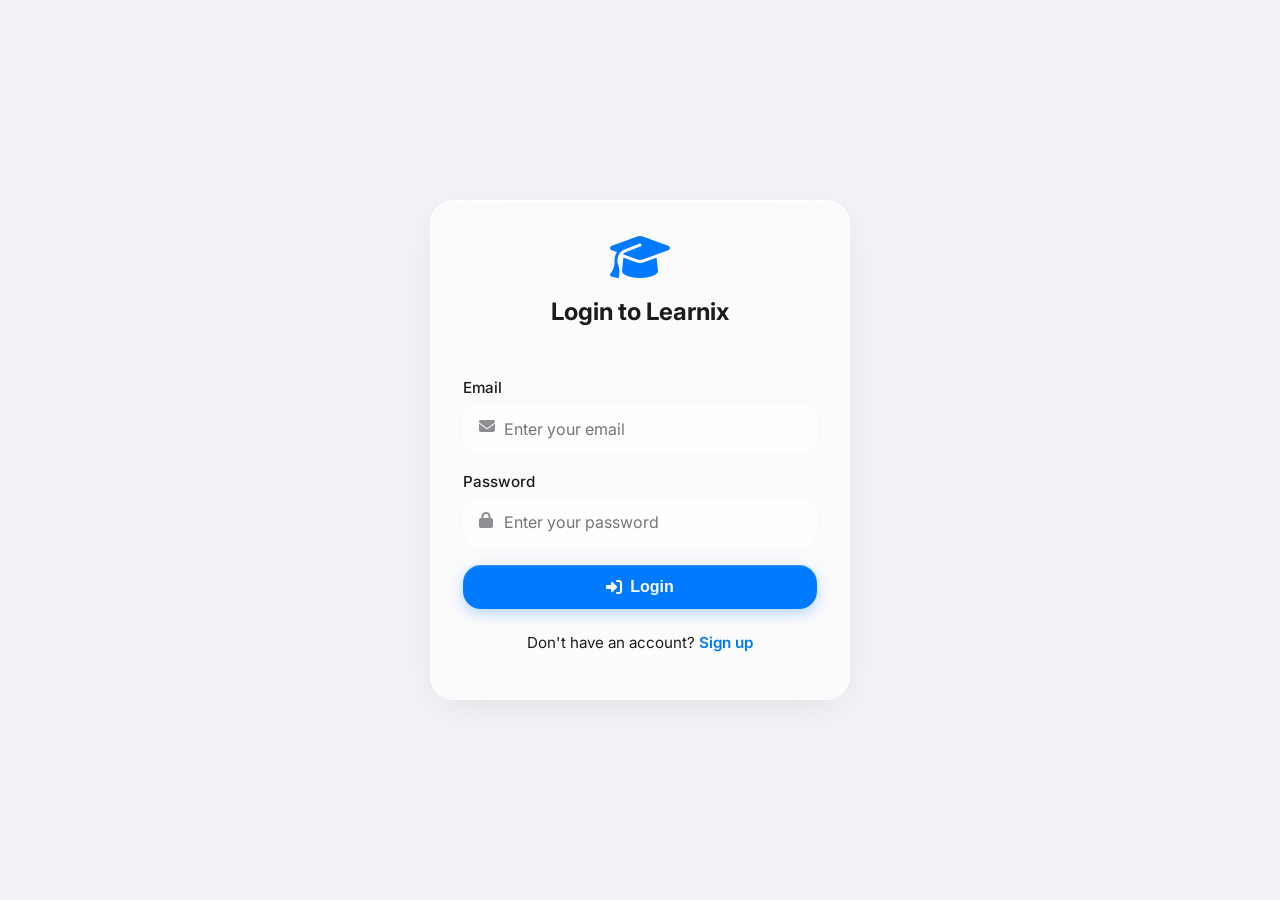
==== commit 9e525daf: "Fix Railway deployment config and remove AI/iOS comments" ====
--- a/src/main/resources/static/calendar.html
+++ b/src/main/resources/static/calendar.html
@@ -130,7 +130,6 @@
             <button id="modalDeleteAccountBtn" class="btn btn-block" style="margin-top: 0.5rem; background: transparent; border: 1px solid var(--danger-color); color: var(--danger-color);"><i class="fa-solid fa-user-xmark"></i> Delete Account</button>
         </div>
     </div>
-    <!-- Floating AI Button -->
     <div class="floating-ai-btn" onclick="alert('AI Assistant features coming soon!')" title="Ask AI">
         <i class="fa-solid fa-sparkles"></i>
     </div>
--- a/src/main/resources/static/css/style.css
+++ b/src/main/resources/static/css/style.css
@@ -202,7 +202,6 @@
 #logoutBtn { color: var(--danger-color); }
 #logoutBtn i { color: var(--danger-color); }
 
-/* Theme Toggle Switch (iOS Style) */
 .theme-toggle-container {
     margin-top: auto;
     display: flex;
@@ -1131,55 +1130,6 @@
     background: var(--success-color);
     width: 0%;
     transition: width 1s ease-out;
-}
-
-.website-visit-badge {
-    position: fixed;
-    left: 50%;
-    bottom: 24px;
-    transform: translateX(-50%);
-    z-index: 998;
-    display: inline-flex;
-    align-items: center;
-    justify-content: center;
-    gap: 0.6rem;
-    max-width: calc(100vw - 2rem);
-    padding: 0.75rem 1rem;
-    border-radius: 999px;
-    color: var(--text-color);
-    font-size: 0.9rem;
-    font-weight: 700;
-    text-align: center;
-    white-space: normal;
-    pointer-events: none;
-}
-
-.website-visit-badge i {
-    color: var(--primary-color);
-    flex: 0 0 auto;
-}
-
-.profile-visit-stat {
-    border-radius: 18px;
-    padding: 1rem;
-    text-align: center;
-    margin-top: 0.5rem;
-}
-
-.profile-visit-stat p {
-    margin: 0;
-    color: var(--primary-color);
-    font-size: 1.8rem;
-    font-weight: 800;
-    line-height: 1;
-}
-
-.profile-visit-stat span {
-    display: block;
-    margin-top: 0.45rem;
-    color: var(--text-secondary);
-    font-size: 0.86rem;
-    font-weight: 600;
 }
 
 /* Responsive */
@@ -1212,15 +1162,8 @@
     .focus-setup-grid {
         grid-template-columns: 1fr;
     }
-    .website-visit-badge {
-        bottom: 16px;
-        width: calc(100vw - 2rem);
-        padding: 0.7rem 0.85rem;
-        font-size: 0.82rem;
-    }
-}
-
-/* Floating AI Button */
+}
+
 .floating-ai-btn {
     position: fixed;
     bottom: 30px;
